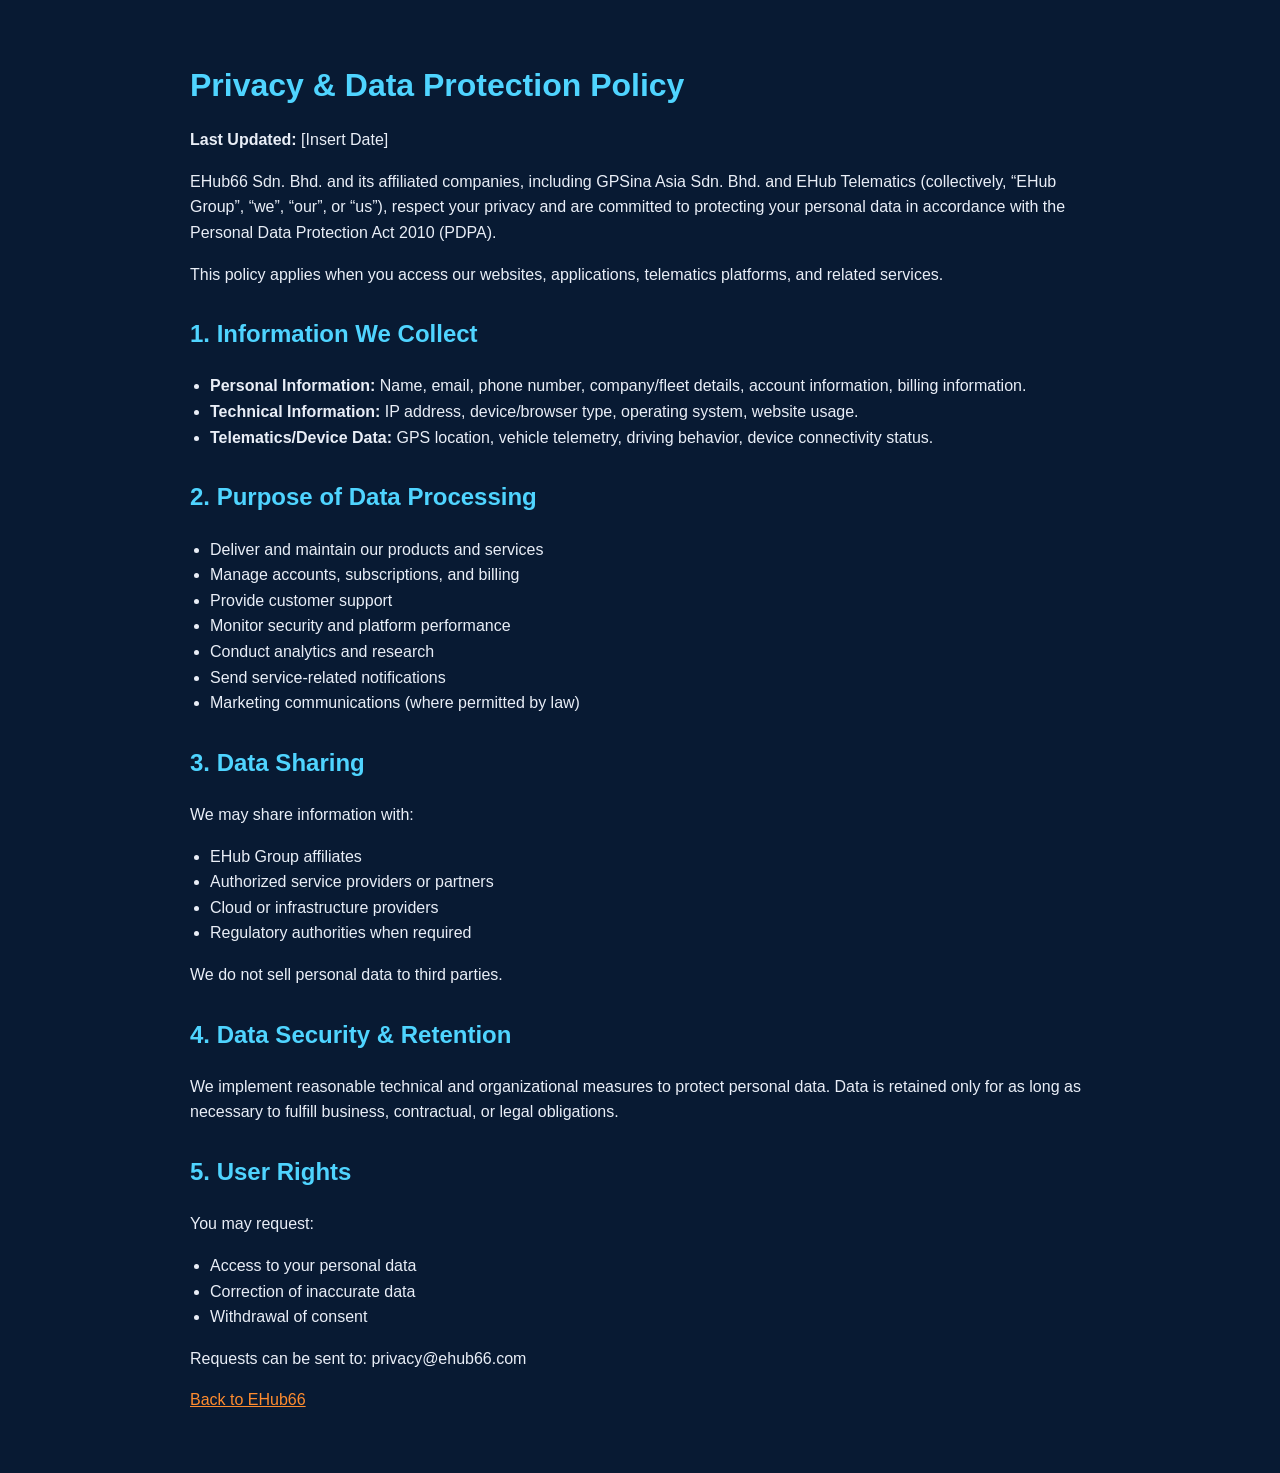
==== legal/privacy-policy.html @ e0141cd0 "first commit" ====
<!doctype html>
<html lang="en">
  <head>
    <meta charset="UTF-8" />
    <meta name="viewport" content="width=device-width, initial-scale=1.0" />
    <title>Privacy & Data Protection Policy | EHub Group</title>
    <style>
      body {
        margin: 0;
        font-family: Arial, sans-serif;
        background: #081a33;
        color: #e9eef7;
        line-height: 1.6;
      }
      main {
        width: min(900px, 92%);
        margin: 60px auto;
      }
      h1 {
        color: #4fd4ff;
        margin-bottom: 8px;
      }
      h2 {
        color: #4fd4ff;
        margin-top: 28px;
      }
      a {
        color: #ff8c2f;
      }
      ul {
        padding-left: 20px;
      }
    </style>
  </head>
  <body>
    <main>
      <h1>Privacy &amp; Data Protection Policy</h1>
      <p><strong>Last Updated:</strong> [Insert Date]</p>
      <p>
        EHub66 Sdn. Bhd. and its affiliated companies, including GPSina Asia Sdn. Bhd. and
        EHub Telematics (collectively, “EHub Group”, “we”, “our”, or “us”), respect your
        privacy and are committed to protecting your personal data in accordance with the
        Personal Data Protection Act 2010 (PDPA).
      </p>
      <p>
        This policy applies when you access our websites, applications, telematics platforms,
        and related services.
      </p>

      <h2>1. Information We Collect</h2>
      <ul>
        <li>
          <strong>Personal Information:</strong> Name, email, phone number, company/fleet
          details, account information, billing information.
        </li>
        <li>
          <strong>Technical Information:</strong> IP address, device/browser type, operating
          system, website usage.
        </li>
        <li>
          <strong>Telematics/Device Data:</strong> GPS location, vehicle telemetry, driving
          behavior, device connectivity status.
        </li>
      </ul>

      <h2>2. Purpose of Data Processing</h2>
      <ul>
        <li>Deliver and maintain our products and services</li>
        <li>Manage accounts, subscriptions, and billing</li>
        <li>Provide customer support</li>
        <li>Monitor security and platform performance</li>
        <li>Conduct analytics and research</li>
        <li>Send service-related notifications</li>
        <li>Marketing communications (where permitted by law)</li>
      </ul>

      <h2>3. Data Sharing</h2>
      <p>We may share information with:</p>
      <ul>
        <li>EHub Group affiliates</li>
        <li>Authorized service providers or partners</li>
        <li>Cloud or infrastructure providers</li>
        <li>Regulatory authorities when required</li>
      </ul>
      <p>We do not sell personal data to third parties.</p>

      <h2>4. Data Security &amp; Retention</h2>
      <p>
        We implement reasonable technical and organizational measures to protect personal data.
        Data is retained only for as long as necessary to fulfill business, contractual, or
        legal obligations.
      </p>

      <h2>5. User Rights</h2>
      <p>You may request:</p>
      <ul>
        <li>Access to your personal data</li>
        <li>Correction of inaccurate data</li>
        <li>Withdrawal of consent</li>
      </ul>
      <p>Requests can be sent to: privacy@ehub66.com</p>

      <p><a href="../index.html">Back to EHub66</a></p>
    </main>
  </body>
</html>
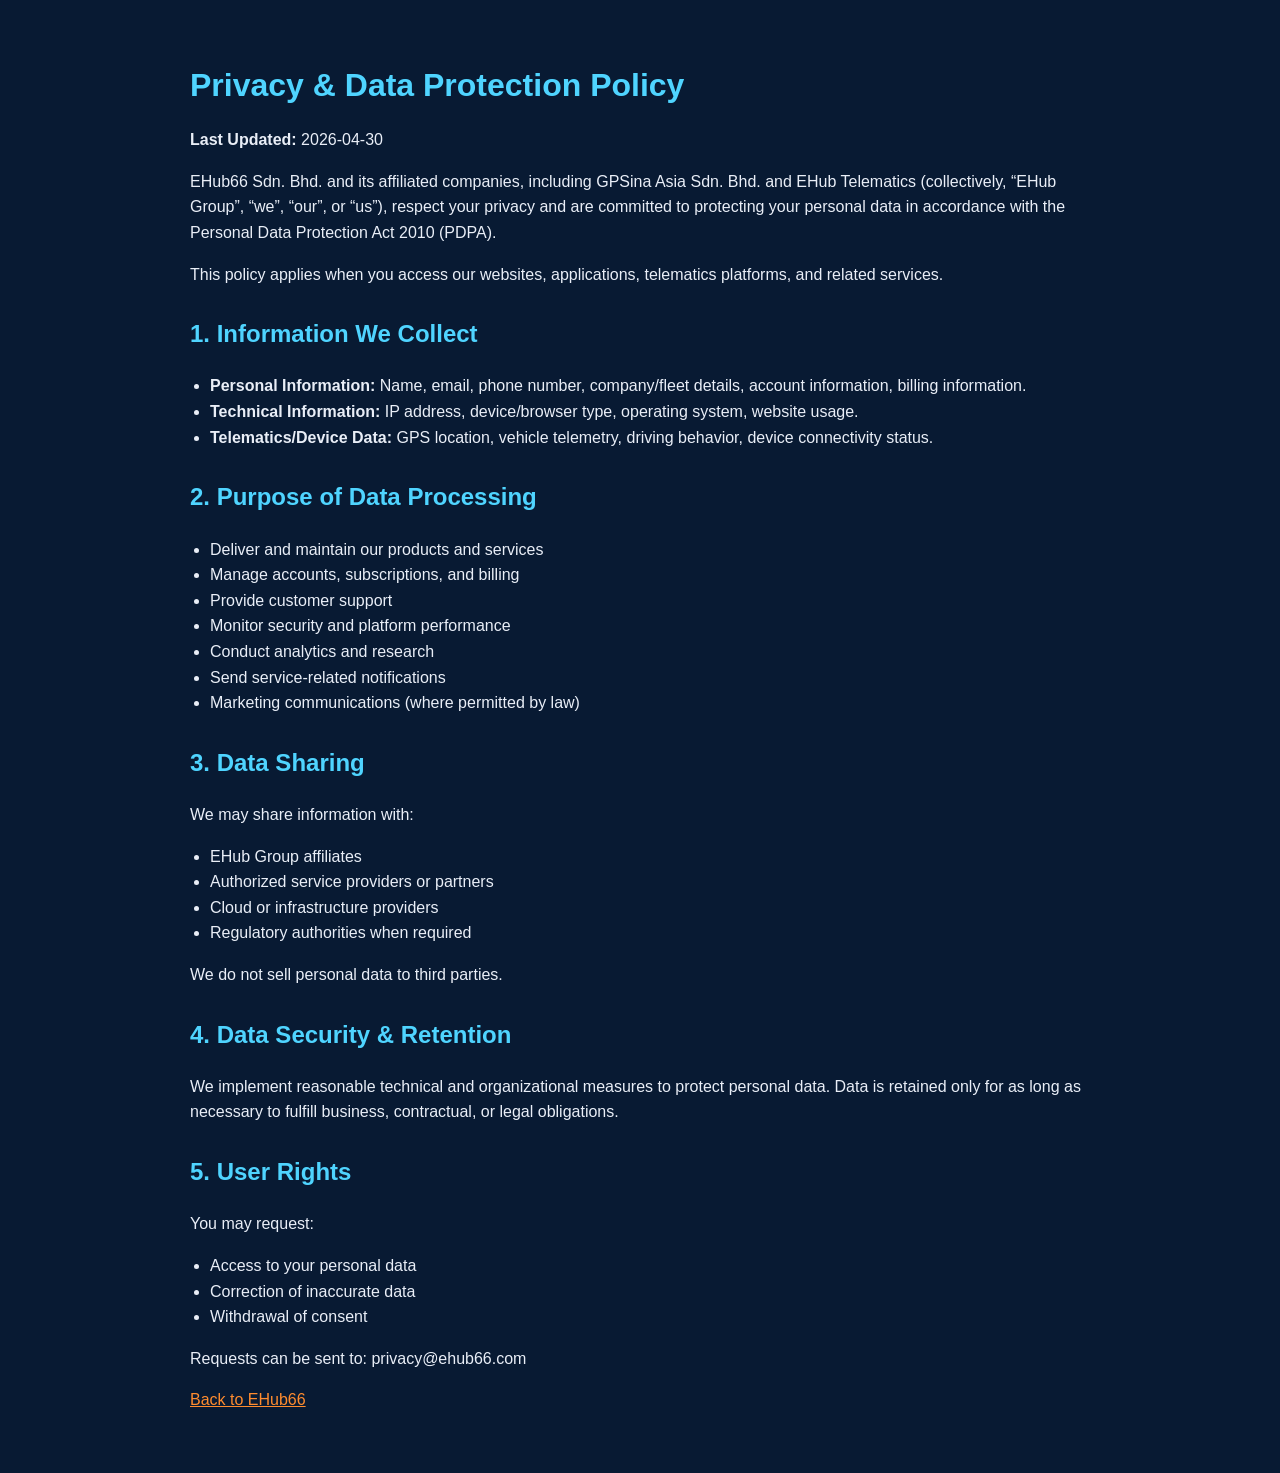
==== commit e612fb44: "updated the website" ====
--- a/legal/privacy-policy.html
+++ b/legal/privacy-policy.html
@@ -3,7 +3,15 @@
   <head>
     <meta charset="UTF-8" />
     <meta name="viewport" content="width=device-width, initial-scale=1.0" />
+    <link rel="icon" href="/favicon.ico" sizes="any" />
+    <link rel="icon" href="/favicon-32x32.png" type="image/png" sizes="32x32" />
+    <link rel="apple-touch-icon" href="/apple-touch-icon.png" />
+    <link rel="manifest" href="/site.webmanifest" />
     <title>Privacy & Data Protection Policy | EHub Group</title>
+    <meta
+      name="description"
+      content="EHub Group privacy and data protection policy covering personal data collection, use, retention, and user rights."
+    />
     <style>
       body {
         margin: 0;
@@ -35,7 +43,7 @@
   <body>
     <main>
       <h1>Privacy &amp; Data Protection Policy</h1>
-      <p><strong>Last Updated:</strong> [Insert Date]</p>
+      <p><strong>Last Updated:</strong> 2026-04-30</p>
       <p>
         EHub66 Sdn. Bhd. and its affiliated companies, including GPSina Asia Sdn. Bhd. and
         EHub Telematics (collectively, “EHub Group”, “we”, “our”, or “us”), respect your
